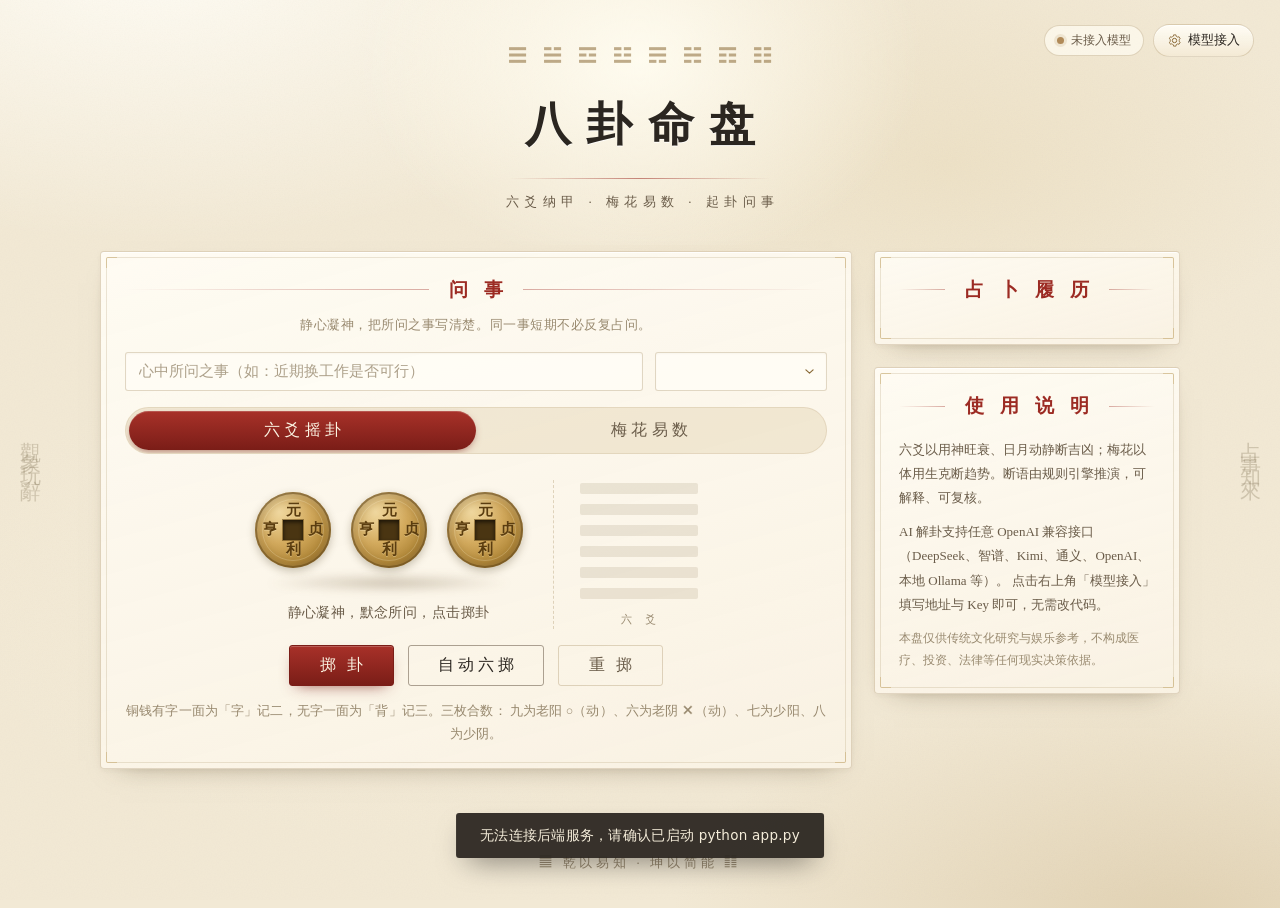
==== frontend/index.html @ 8891d1c2 "初始提交：六爻与梅花排盘、规则断卦、可自接入大模型的 AI 解卦 - 六爻纳甲 / 梅花易数双引擎，134 项断言覆盖八宫世应、纳甲六亲、伏神、六冲六合 - 规则断卦：用神旺衰 + 日月生克 + 动变" ====
<!DOCTYPE html>
<html lang="zh-CN">
<head>
<meta charset="UTF-8">
<meta name="viewport" content="width=device-width, initial-scale=1.0, viewport-fit=cover">
<meta name="theme-color" content="#f2e9d5">
<meta name="description" content="六爻纳甲与梅花易数排盘，含规则断卦与可自接入大模型的 AI 解卦。">
<title>八卦命盘 · 六爻梅花占</title>
<link rel="stylesheet" href="css/style.css">
</head>
<body>

<div class="grain" aria-hidden="true"></div>
<aside class="side-verse left" aria-hidden="true">觀象玩辭</aside>
<aside class="side-verse right" aria-hidden="true">占事知來</aside>

<header class="site-header">
  <div class="header-halo" aria-hidden="true"></div>
  <div class="header-tools">
    <button id="llmChip" class="llm-chip" type="button" title="查看或更换已接入的模型">
      <i class="dot"></i><span id="llmChipText">检测模型…</span>
    </button>
    <button id="btnOpenLLM" class="settings-btn" type="button">
      <svg viewBox="0 0 24 24" width="15" height="15" aria-hidden="true">
        <path d="M12 15.5a3.5 3.5 0 1 0 0-7 3.5 3.5 0 0 0 0 7Z" fill="none" stroke="currentColor" stroke-width="1.6"/>
        <path d="M19.4 13.5a7.9 7.9 0 0 0 0-3l1.7-1.3-1.9-3.3-2 .8a7.7 7.7 0 0 0-2.6-1.5L14.3 3h-3.8l-.3 2.2a7.7 7.7 0 0 0-2.6 1.5l-2-.8L3.7 9.2l1.7 1.3a7.9 7.9 0 0 0 0 3l-1.7 1.3 1.9 3.3 2-.8a7.7 7.7 0 0 0 2.6 1.5l.3 2.2h3.8l.3-2.2a7.7 7.7 0 0 0 2.6-1.5l2 .8 1.9-3.3-1.7-1.3Z"
              fill="none" stroke="currentColor" stroke-width="1.4" stroke-linejoin="round"/>
      </svg>
      <span>模型接入</span>
    </button>
  </div>

  <div class="brand">
    <div class="bagua-row" aria-hidden="true">
      <span style="--i:0">☰</span><span style="--i:1">☱</span><span style="--i:2">☲</span><span style="--i:3">☳</span>
      <span style="--i:4">☴</span><span style="--i:5">☵</span><span style="--i:6">☶</span><span style="--i:7">☷</span>
    </div>
    <h1>八卦命盘</h1>
    <p class="subtitle">六爻纳甲 · 梅花易数 · 起卦问事</p>
  </div>
</header>

<main class="layout">

  <section class="main-col">

    <!-- 问事设置 -->
    <div class="card ask-card reveal">
      <h2 class="card-title"><span>问 事</span></h2>
      <p class="card-lead">静心凝神，把所问之事写清楚。同一事短期不必反复占问。</p>

      <div class="ask-form">
        <input id="question" type="text" maxlength="60"
               placeholder="心中所问之事（如：近期换工作是否可行）" autocomplete="off">
        <select id="category" title="问事类别" aria-label="问事类别"></select>
      </div>

      <div class="method-tabs" id="methodTabs" style="--tab-index:0" role="tablist">
        <span class="tab-glider" aria-hidden="true"></span>
        <button class="tab active" data-method="liuyao" role="tab" aria-selected="true">六爻摇卦</button>
        <button class="tab" data-method="meihua" role="tab" aria-selected="false">梅花易数</button>
      </div>

      <!-- 六爻面板 -->
      <div id="panel-liuyao" class="method-panel">
        <div class="cast-area">
          <div class="coin-stage" id="coinStage">
            <div class="coins" id="coins">
              <div class="coin-wrap"><div class="coin"><div class="face front"><span class="ch t">元</span><span class="ch b">利</span><span class="ch l">亨</span><span class="ch r">贞</span></div><div class="face back"><i class="arc a1"></i><i class="arc a2"></i></div></div></div>
              <div class="coin-wrap"><div class="coin"><div class="face front"><span class="ch t">元</span><span class="ch b">利</span><span class="ch l">亨</span><span class="ch r">贞</span></div><div class="face back"><i class="arc a1"></i><i class="arc a2"></i></div></div></div>
              <div class="coin-wrap"><div class="coin"><div class="face front"><span class="ch t">元</span><span class="ch b">利</span><span class="ch l">亨</span><span class="ch r">贞</span></div><div class="face back"><i class="arc a1"></i><i class="arc a2"></i></div></div></div>
            </div>
            <div class="coin-shadow" aria-hidden="true"></div>
            <div class="cast-progress" id="castProgress">静心凝神，默念所问，点击掷卦</div>
          </div>
          <div class="cast-hex-wrap">
            <div class="cast-hex" id="castHex" aria-hidden="true"></div>
            <div class="cast-hex-label">六 爻</div>
          </div>
        </div>
        <div class="cast-actions">
          <button id="btnCastOnce" class="btn primary">掷 卦</button>
          <button id="btnCastAuto" class="btn">自动六掷</button>
          <button id="btnCastReset" class="btn ghost">重 掷</button>
        </div>
        <p class="tip">铜钱有字一面为「字」记二，无字一面为「背」记三。三枚合数：
          九为老阳 ○（动）、六为老阴 ✕（动）、七为少阳、八为少阴。</p>
      </div>

      <!-- 梅花面板 -->
      <div id="panel-meihua" class="method-panel hidden">
        <div class="meihua-actions">
          <button id="btnMeihuaTime" class="btn primary">以此时辰起卦</button>
          <div class="divider-v"></div>
          <div class="num-cast">
            <input id="num1" type="number" min="1" max="999999999" placeholder="第一数" aria-label="第一数">
            <span class="num-dot">·</span>
            <input id="num2" type="number" min="1" max="999999999" placeholder="第二数" aria-label="第二数">
            <button id="btnMeihuaNumber" class="btn">数字起卦</button>
          </div>
        </div>
        <p class="tip">时间起卦：农历年支数加月日，除八取余为上卦；再加时辰数除八为下卦；
          总数除六为动爻。数字起卦：两数各自除八定上下卦，两数之和除六定动爻。</p>
      </div>
    </div>

    <!-- 结果区 -->
    <div id="result" class="hidden">

      <div class="card plate-head-card" id="plateHead"></div>
      <div class="card" id="plateCard"></div>
      <div class="card" id="textCard"></div>

      <div class="card" id="interpCard">
        <h2 class="card-title"><span>卦 理 断 语</span></h2>
        <div id="interpBody"></div>
      </div>

      <div class="card ai-card" id="aiCard">
        <h2 class="card-title"><span>AI 解 卦</span></h2>
        <div id="aiBody"></div>
      </div>
    </div>

  </section>

  <aside class="side-col">
    <div class="card history-card reveal">
      <h2 class="card-title"><span>占 卜 履 历</span></h2>
      <ul id="historyList" class="history-list"></ul>
    </div>
    <div class="card about-card reveal">
      <h2 class="card-title"><span>使 用 说 明</span></h2>
      <div class="about-body">
        <p>六爻以用神旺衰、日月动静断吉凶；梅花以体用生克断趋势。断语由规则引擎推演，可解释、可复核。</p>
        <p>AI 解卦支持任意 OpenAI 兼容接口（DeepSeek、智谱、Kimi、通义、OpenAI、本地 Ollama 等）。
          点击右上角「模型接入」填写地址与 Key 即可，无需改代码。</p>
        <p class="disclaimer">本盘仅供传统文化研究与娱乐参考，不构成医疗、投资、法律等任何现实决策依据。</p>
      </div>
    </div>
  </aside>

</main>

<footer class="site-footer">
  <span>䷀ 乾以易知 · 坤以简能 ䷁</span>
</footer>

<!-- ============ 模型接入 ============ -->
<div class="modal-layer" id="llmModal" aria-hidden="true">
  <div class="modal-mask" data-close></div>
  <div class="modal-panel" role="dialog" aria-modal="true" aria-labelledby="llmTitle">
    <header class="modal-head">
      <div class="modal-titles">
        <h2 id="llmTitle">接 入 大 模 型</h2>
        <p class="modal-sub">任何 OpenAI 兼容接口均可。配置保存在本机 <code>backend/config.json</code>，密钥不回传浏览器。</p>
      </div>
      <button class="icon-btn" id="llmClose" type="button" aria-label="关闭">✕</button>
    </header>

    <div class="modal-body">
      <div class="field">
        <label>服务商预设</label>
        <div class="providers" id="providerGrid"></div>
      </div>

      <div class="field">
        <label for="llmBase">接口地址 Base URL</label>
        <input id="llmBase" type="text" placeholder="https://api.deepseek.com/v1"
               autocomplete="off" spellcheck="false">
        <p class="field-hint">只填到 <code>/v1</code> 这一层，不要带 <code>/chat/completions</code>。</p>
      </div>

      <div class="field">
        <label for="llmKey">API Key</label>
        <div class="field-row">
          <input id="llmKey" type="password" placeholder="填写新的 Key；留空表示保持已保存的密钥"
                 autocomplete="off" spellcheck="false">
          <button class="mini-btn" id="llmEye" type="button">显示</button>
        </div>
        <p class="field-hint" id="llmKeyHint">尚未保存密钥</p>
      </div>

      <div class="field">
        <label for="llmModel">模型名称</label>
        <div class="field-row">
          <input id="llmModel" type="text" list="llmModelList" placeholder="deepseek-chat"
                 autocomplete="off" spellcheck="false">
          <button class="mini-btn" id="llmFetchModels" type="button">拉取列表</button>
        </div>
        <datalist id="llmModelList"></datalist>
      </div>

      <details class="adv">
        <summary>高级参数</summary>
        <div class="adv-grid">
          <div class="field">
            <label for="llmTemp">温度 temperature</label>
            <div class="range-row">
              <input id="llmTemp" type="range" min="0" max="1.5" step="0.1" value="0.7">
              <output id="llmTempOut">0.7</output>
            </div>
          </div>
          <div class="field">
            <label for="llmMax">max_tokens</label>
            <input id="llmMax" type="number" min="64" max="200000" step="64" value="8192">
            <p class="field-hint">思考型模型需容纳思维链，建议 8192 以上。</p>
          </div>
        </div>
        <label class="switch-row">
          <input type="checkbox" id="llmThinking" checked>
          <span>尝试关闭思维链（仅 NVIDIA NIM 一类网关支持）</span>
        </label>
      </details>

      <div class="modal-msg" id="llmMsg" role="status" aria-live="polite"></div>
    </div>

    <footer class="modal-foot">
      <button class="btn ghost" id="llmTest" type="button">测试连接</button>
      <button class="btn primary" id="llmSave" type="button">保存并启用</button>
    </footer>
  </div>
</div>

<script src="js/app.js"></script>
</body>
</html>
---- frontend/css/style.css ----
/* ==========================================================
   八卦命盘 · 宣纸 / 朱砂 / 铜金
   ========================================================== */

:root {
  --paper: #f2e9d5;
  --paper-deep: #e8dabd;
  --paper-light: #faf4e6;
  --card-bg: linear-gradient(165deg, rgba(255, 252, 244, .94), rgba(250, 243, 229, .86));
  --ink: #2b2620;
  --ink-soft: #6a5c49;
  --ink-faint: #98896f;
  --cinnabar: #9c2b23;
  --cinnabar-deep: #7a1d17;
  --cinnabar-soft: rgba(156, 43, 35, .12);
  --bronze: #8a6a37;
  --gold: #c2a15e;
  --line: rgba(166, 140, 98, .34);
  --line-soft: rgba(166, 140, 98, .18);

  --serif: "Noto Serif SC", "Source Han Serif SC", "Songti SC", "SimSun", "宋体", serif;
  --kai: "Kaiti SC", "STKaiti", "KaiTi", "楷体", "Noto Serif SC", serif;
  --sans: "PingFang SC", "Microsoft YaHei", "Hiragino Sans GB", system-ui, sans-serif;

  --ease: cubic-bezier(.22, .61, .36, 1);
  --shadow-card: 0 1px 0 rgba(255, 255, 255, .85) inset,
                 0 12px 28px -20px rgba(70, 52, 24, .55),
                 0 2px 6px rgba(90, 70, 40, .05);
  --shadow-card-hover: 0 1px 0 rgba(255, 255, 255, .9) inset,
                       0 20px 38px -22px rgba(70, 52, 24, .6),
                       0 4px 12px rgba(90, 70, 40, .07);
}

* { margin: 0; padding: 0; box-sizing: border-box; }

html { scroll-behavior: smooth; -webkit-text-size-adjust: 100%; }

body {
  font-family: var(--serif);
  color: var(--ink);
  min-height: 100vh;
  background-color: var(--paper);
  background-image:
    radial-gradient(ellipse 65% 45% at 12% -5%, rgba(255, 253, 246, .95), transparent 70%),
    radial-gradient(ellipse 55% 40% at 92% 102%, rgba(202, 178, 132, .42), transparent 72%),
    radial-gradient(ellipse 42% 32% at 74% 18%, rgba(233, 219, 187, .55), transparent 70%),
    radial-gradient(ellipse 50% 40% at 30% 65%, rgba(246, 238, 220, .5), transparent 70%);
  font-size: 16px;
  line-height: 1.7;
  overflow-x: hidden;
}

/* 纸张纤维噪声 */
.grain {
  position: fixed;
  inset: 0;
  pointer-events: none;
  z-index: 0;
  opacity: .55;
  background-image: url("data:image/svg+xml,%3Csvg xmlns='http://www.w3.org/2000/svg' width='160' height='160'%3E%3Cfilter id='n'%3E%3CfeTurbulence type='fractalNoise' baseFrequency='0.78' numOctaves='3' seed='7'/%3E%3CfeColorMatrix values='0 0 0 0 0.48 0 0 0 0 0.40 0 0 0 0 0.28 0 0 0 0.06 0'/%3E%3C/filter%3E%3Crect width='160' height='160' filter='url(%23n)'/%3E%3C/svg%3E");
}

::selection { background: rgba(156, 43, 35, .16); }

:focus-visible {
  outline: 2px solid rgba(156, 43, 35, .45);
  outline-offset: 2px;
}

/* ============ 两侧竖排题字 ============ */
.side-verse {
  position: fixed;
  top: 50%;
  transform: translateY(-50%);
  writing-mode: vertical-rl;
  font-family: var(--kai);
  font-size: 21px;
  letter-spacing: .6em;
  color: rgba(110, 92, 61, .26);
  user-select: none;
  pointer-events: none;
  z-index: 0;
  transition: opacity .6s var(--ease);
}
.side-verse.left { left: 12px; }
.side-verse.right { right: 12px; }

/* ============ 页头 ============ */
.site-header {
  position: relative;
  padding: 40px 24px 30px;
  text-align: center;
  overflow: hidden;
}
.header-halo {
  position: absolute;
  left: 50%;
  top: -150px;
  width: 560px;
  height: 420px;
  transform: translateX(-50%);
  background: radial-gradient(ellipse at center, rgba(255, 252, 240, .95), rgba(255, 250, 235, .25) 55%, transparent 72%);
  pointer-events: none;
}
.brand { position: relative; display: inline-block; }

.bagua-row {
  display: flex;
  justify-content: center;
  gap: 16px;
  font-size: 19px;
  color: var(--bronze);
  margin-bottom: 14px;
  opacity: 0;
  animation: fadeDown .9s var(--ease) .1s forwards;
}
.bagua-row span {
  display: inline-block;
  opacity: .55;
  animation: floatY 5.6s ease-in-out infinite;
  animation-delay: calc(var(--i) * .28s);
  transition: opacity .3s, color .3s;
}
.bagua-row span:hover { opacity: 1; color: var(--cinnabar); }

.site-header h1 {
  font-family: var(--kai);
  font-size: clamp(30px, 4.6vw, 46px);
  font-weight: 700;
  letter-spacing: .34em;
  text-indent: .34em;
  color: var(--ink);
  text-shadow: 0 1px 0 rgba(255, 255, 255, .8);
  opacity: 0;
  animation: fadeDown 1s var(--ease) .2s forwards;
}
.site-header h1::after {
  content: "";
  display: block;
  width: min(260px, 62vw);
  height: 1px;
  margin: 14px auto 0;
  background: linear-gradient(90deg, transparent, rgba(156, 43, 35, .55), transparent);
  transform: scaleX(0);
  animation: ruleGrow .9s var(--ease) .55s forwards;
}
.subtitle {
  margin-top: 12px;
  color: var(--ink-soft);
  font-size: 13px;
  letter-spacing: .42em;
  text-indent: .42em;
  opacity: 0;
  animation: fadeDown 1s var(--ease) .35s forwards;
}

/* 右侧工具 */
.header-tools {
  position: absolute;
  top: 24px;
  right: 26px;
  display: flex;
  align-items: center;
  gap: 9px;
  z-index: 3;
  opacity: 0;
  animation: fadeDown .8s var(--ease) .45s forwards;
}
.llm-chip {
  display: inline-flex;
  align-items: center;
  gap: 7px;
  max-width: 240px;
  padding: 6px 12px;
  font-family: var(--sans);
  font-size: 12px;
  color: var(--ink-soft);
  background: rgba(255, 252, 243, .7);
  border: 1px solid var(--line);
  border-radius: 999px;
  cursor: pointer;
  transition: all .25s var(--ease);
  white-space: nowrap;
  overflow: hidden;
}
.llm-chip:hover { border-color: var(--bronze); color: var(--ink); background: rgba(255, 253, 246, .95); }
.llm-chip .dot {
  width: 7px;
  height: 7px;
  border-radius: 50%;
  background: var(--ink-faint);
  box-shadow: 0 0 0 3px rgba(152, 137, 111, .16);
  flex: none;
}
.llm-chip.ok .dot { background: #4c7a43; box-shadow: 0 0 0 3px rgba(76, 122, 67, .16); animation: softPulse 2.6s ease-in-out infinite; }
.llm-chip.off .dot { background: #b08a58; box-shadow: 0 0 0 3px rgba(176, 138, 88, .16); }
.llm-chip span {
  overflow: hidden;
  text-overflow: ellipsis;
}

.settings-btn {
  display: inline-flex;
  align-items: center;
  gap: 6px;
  padding: 7px 13px;
  font-family: var(--sans);
  font-size: 12.5px;
  color: var(--ink);
  background: linear-gradient(180deg, rgba(255, 253, 246, .95), rgba(244, 234, 213, .9));
  border: 1px solid var(--line);
  border-radius: 999px;
  cursor: pointer;
  transition: all .25s var(--ease);
  box-shadow: 0 1px 0 rgba(255, 255, 255, .8) inset;
}
.settings-btn svg { color: var(--bronze); transition: transform .5s var(--ease); }
.settings-btn:hover {
  border-color: var(--bronze);
  color: var(--cinnabar);
  box-shadow: 0 1px 0 rgba(255, 255, 255, .9) inset, 0 6px 14px -8px rgba(120, 90, 40, .6);
}
.settings-btn:hover svg { transform: rotate(60deg); }
.settings-btn:active { transform: translateY(1px); }

/* ============ 布局 ============ */
.layout {
  display: grid;
  grid-template-columns: minmax(0, 1fr) 306px;
  gap: 22px;
  max-width: 1140px;
  margin: 0 auto;
  padding: 6px 30px 48px;
  position: relative;
  z-index: 1;
}
.main-col { min-width: 0; }
.side-col { min-width: 0; }

/* ============ 卡片 ============ */
.card {
  position: relative;
  background: var(--card-bg);
  border: 1px solid var(--line);
  border-radius: 4px;
  box-shadow: var(--shadow-card);
  padding: 22px 24px;
  margin-bottom: 22px;
  transition: box-shadow .4s var(--ease), transform .4s var(--ease), border-color .4s var(--ease);
}
.card::before {
  content: "";
  position: absolute;
  inset: 5px;
  border: 1px solid rgba(166, 140, 98, .22);
  border-radius: 2px;
  pointer-events: none;
}
.card::after {
  content: "";
  position: absolute;
  inset: 5px;
  pointer-events: none;
  border-radius: 2px;
  background:
    linear-gradient(var(--gold), var(--gold)) left top / 11px 1px no-repeat,
    linear-gradient(var(--gold), var(--gold)) left top / 1px 11px no-repeat,
    linear-gradient(var(--gold), var(--gold)) right top / 11px 1px no-repeat,
    linear-gradient(var(--gold), var(--gold)) right top / 1px 11px no-repeat,
    linear-gradient(var(--gold), var(--gold)) left bottom / 11px 1px no-repeat,
    linear-gradient(var(--gold), var(--gold)) left bottom / 1px 11px no-repeat,
    linear-gradient(var(--gold), var(--gold)) right bottom / 11px 1px no-repeat,
    linear-gradient(var(--gold), var(--gold)) right bottom / 1px 11px no-repeat;
  opacity: .45;
  transition: opacity .4s var(--ease);
}
.card:hover { box-shadow: var(--shadow-card-hover); transform: translateY(-2px); }
.card:hover::after { opacity: .8; }

.card-title {
  display: flex;
  align-items: center;
  gap: 14px;
  font-family: var(--kai);
  font-size: 19px;
  font-weight: 700;
  color: var(--cinnabar);
  margin-bottom: 16px;
  white-space: nowrap;
}
.card-title::before,
.card-title::after {
  content: "";
  flex: 1;
  height: 1px;
  background: linear-gradient(90deg, transparent, rgba(156, 43, 35, .38));
}
.card-title::after { background: linear-gradient(90deg, rgba(156, 43, 35, .38), transparent); }
.card-title span { letter-spacing: .3em; text-indent: .3em; }

.card-lead {
  font-size: 13px;
  color: var(--ink-faint);
  margin: -8px 0 16px;
  text-align: center;
  letter-spacing: .04em;
}

/* 滚动入场 */
.reveal { opacity: 0; transform: translateY(20px); }
.reveal.in {
  opacity: 1;
  transform: none;
  transition: opacity .8s var(--ease), transform .8s var(--ease);
}

/* ============ 表单 ============ */
.ask-form {
  display: grid;
  grid-template-columns: minmax(0, 1fr) 172px;
  gap: 12px;
  margin-bottom: 16px;
}
input[type="text"],
input[type="number"],
input[type="password"],
select {
  width: 100%;
  font-family: var(--serif);
  font-size: 15px;
  color: var(--ink);
  background: rgba(255, 253, 246, .82);
  border: 1px solid var(--line);
  border-radius: 3px;
  padding: 10px 13px;
  outline: none;
  transition: border-color .25s var(--ease), box-shadow .25s var(--ease), background .25s;
  box-shadow: 0 1px 2px rgba(90, 70, 40, .04) inset;
}
input:hover, select:hover { border-color: rgba(166, 140, 98, .55); }
input:focus, select:focus {
  border-color: var(--bronze);
  background: #fffdf8;
  box-shadow: 0 0 0 3px rgba(194, 161, 94, .16);
}
input::placeholder { color: var(--ink-faint); opacity: .8; }
select {
  cursor: pointer;
  appearance: none;
  padding-right: 32px;
  background-image: url("data:image/svg+xml,%3Csvg xmlns='http://www.w3.org/2000/svg' width='10' height='6' viewBox='0 0 10 6'%3E%3Cpath d='M1 1l4 4 4-4' fill='none' stroke='%238a6a37' stroke-width='1.3' stroke-linecap='round' stroke-linejoin='round'/%3E%3C/svg%3E");
  background-repeat: no-repeat;
  background-position: right 12px center;
  background-size: 9px;
}

/* Tab 滑动指示 */
.method-tabs {
  position: relative;
  display: flex;
  padding: 3px;
  margin-bottom: 18px;
  background: rgba(232, 218, 189, .55);
  border: 1px solid var(--line-soft);
  border-radius: 999px;
  overflow: hidden;
}
.tab-glider {
  position: absolute;
  top: 3px;
  left: 3px;
  width: calc(50% - 3px);
  height: calc(100% - 6px);
  border-radius: 999px;
  background: linear-gradient(180deg, #a83129, var(--cinnabar-deep));
  box-shadow: 0 3px 8px -3px rgba(122, 29, 23, .7), 0 1px 0 rgba(255, 255, 255, .18) inset;
  transform: translateX(calc(var(--tab-index, 0) * 100%));
  transition: transform .42s var(--ease);
}
.tab {
  position: relative;
  z-index: 1;
  flex: 1;
  font-family: var(--kai);
  font-size: 15.5px;
  letter-spacing: .28em;
  text-indent: .28em;
  padding: 9px 0;
  background: none;
  border: none;
  color: var(--ink-soft);
  cursor: pointer;
  transition: color .3s var(--ease);
}
.tab.active { color: #fbf3e2; }
.tab:not(.active):hover { color: var(--ink); }

.method-panel { animation: panelIn .38s var(--ease); }
@keyframes panelIn { from { opacity: 0; transform: translateY(8px); } to { opacity: 1; transform: none; } }

/* ============ 六爻掷卦 ============ */
.cast-area {
  display: flex;
  gap: 30px;
  align-items: center;
  justify-content: center;
  flex-wrap: wrap;
  padding: 8px 0 16px;
}
.coin-stage { text-align: center; min-width: 268px; }

.coins {
  position: relative;
  display: flex;
  gap: 20px;
  justify-content: center;
  perspective: 900px;
  padding: 10px 0 4px;
}
.coin-wrap {
  transform-style: preserve-3d;
  will-change: transform;
  animation: none;
}
.coin-wrap.throwing { animation: toss 1.05s cubic-bezier(.34, .56, .5, 1); }
@keyframes toss {
  0%   { transform: translateY(0) scale(1) rotateZ(0); }
  16%  { transform: translateY(-24px) scale(1.03) rotateZ(3deg); }
  44%  { transform: translateY(-54px) scale(1.05) rotateZ(-3deg); }
  70%  { transform: translateY(4px) scale(.975) rotateZ(1.5deg); }
  82%  { transform: translateY(-7px) scale(1.01) rotateZ(-.8deg); }
  100% { transform: translateY(0) scale(1) rotateZ(0); }
}
.coin {
  position: relative;
  width: 76px;
  height: 76px;
  transform-style: preserve-3d;
  transition: transform 1.05s cubic-bezier(.2, .74, .3, 1.02);
}
.face {
  position: absolute;
  inset: 0;
  border-radius: 50%;
  backface-visibility: hidden;
  background:
    radial-gradient(circle at 32% 26%, #f2daa1, #d3aa5d 42%, #b98f3f 68%, #8b6626 96%);
  box-shadow:
    inset 0 0 0 2px rgba(96, 66, 18, .5),
    inset 0 0 16px rgba(84, 56, 12, .5),
    inset 0 2px 6px rgba(255, 246, 214, .5),
    0 3px 8px rgba(60, 45, 15, .28);
}
.face::before {
  content: "";
  position: absolute;
  left: 50%;
  top: 50%;
  width: 20px;
  height: 20px;
  transform: translate(-50%, -50%);
  background: #4a3512;
  box-shadow: inset 0 2px 4px rgba(0, 0, 0, .65), 0 0 0 1px rgba(96, 66, 18, .55);
}
.face::after {
  content: "";
  position: absolute;
  inset: 7px;
  border-radius: 50%;
  border: 1px solid rgba(255, 244, 210, .22);
  pointer-events: none;
}
.face.back { transform: rotateY(180deg); }
.face.back .arc {
  position: absolute;
  width: 30px;
  height: 52px;
  border: 2.5px solid rgba(94, 64, 18, .5);
  border-radius: 50%;
}
.face.back .a1 { left: 8px; top: 11px; transform: rotate(14deg); }
.face.back .a2 { right: 8px; top: 11px; transform: rotate(-14deg); }
.face .ch {
  position: absolute;
  font-family: var(--kai);
  font-size: 15px;
  font-weight: 700;
  color: #5b3d0f;
  text-shadow: 0 1px 0 rgba(255, 240, 200, .35);
}
.ch.t { top: 6px; left: 50%; transform: translateX(-50%); }
.ch.b { bottom: 6px; left: 50%; transform: translateX(-50%); }
.ch.l { left: 8px; top: 50%; transform: translateY(-50%); }
.ch.r { right: 8px; top: 50%; transform: translateY(-50%); }

.coin-shadow {
  width: 250px;
  height: 18px;
  margin: 2px auto 0;
  border-radius: 50%;
  background: radial-gradient(ellipse at center, rgba(86, 62, 26, .3), transparent 70%);
  filter: blur(4px);
}
.coin-stage.throwing .coin-shadow { animation: shadowPulse 1.05s ease; }
@keyframes shadowPulse {
  0%, 100% { transform: scale(1); opacity: .8; }
  45% { transform: scale(.66); opacity: .3; }
}
.coins.impact::after {
  content: "";
  position: absolute;
  left: 50%;
  top: 52%;
  width: 70px;
  height: 70px;
  margin: -35px 0 0 -35px;
  border: 2px solid rgba(194, 161, 94, .5);
  border-radius: 50%;
  animation: ripple .62s ease-out forwards;
  pointer-events: none;
}
@keyframes ripple {
  from { transform: scale(.5); opacity: .8; }
  to   { transform: scale(2.7); opacity: 0; }
}

.cast-progress {
  margin-top: 10px;
  font-size: 13.5px;
  color: var(--ink-soft);
  letter-spacing: .03em;
  min-height: 24px;
  transition: color .3s;
}
.cast-progress.busy { color: var(--cinnabar); }

/* 掷卦中的小卦象 */
.cast-hex-wrap {
  min-width: 138px;
  display: flex;
  flex-direction: column;
  align-items: center;
  gap: 8px;
  padding-left: 26px;
  border-left: 1px dashed var(--line);
  align-self: stretch;
  justify-content: center;
}
.cast-hex {
  display: flex;
  flex-direction: column-reverse;   /* 初爻在下 */
  gap: 9px;
  min-height: 122px;
  justify-content: center;
}
.cast-hex .slot {
  height: 12px;
  width: 118px;
  display: flex;
  gap: 11px;
  align-items: center;
}
.slot .bar {
  flex: 1;
  height: 11px;
  border-radius: 2px;
  background: linear-gradient(#3d372c, #221f18);
  box-shadow: 0 1px 0 rgba(255, 255, 255, .22);
  animation: yaoIn .42s var(--ease);
}
.slot.yin .bar:nth-child(2) { animation-delay: .07s; }
.slot.ghost .bar {
  background: rgba(150, 130, 95, .17);
  box-shadow: none;
  animation: none;
}
.slot.dong .bar {
  background: linear-gradient(#b03b2e, #7a1d18);
  box-shadow: 0 1px 0 rgba(255, 255, 255, .18), 0 0 10px rgba(158, 43, 37, .22);
  animation: yaoIn .42s var(--ease), dongGlow 2.6s ease-in-out .5s infinite;
}
@keyframes yaoIn {
  from { transform: scaleX(.25); opacity: 0; }
  to   { transform: scaleX(1); opacity: 1; }
}
@keyframes dongGlow {
  0%, 100% { box-shadow: 0 1px 0 rgba(255, 255, 255, .18), 0 0 6px rgba(158, 43, 37, .18); }
  50% { box-shadow: 0 1px 0 rgba(255, 255, 255, .18), 0 0 14px rgba(158, 43, 37, .38); }
}
.cast-hex-label {
  font-family: var(--kai);
  font-size: 11px;
  letter-spacing: .5em;
  text-indent: .5em;
  color: var(--ink-faint);
}

.cast-actions,
.meihua-actions {
  display: flex;
  justify-content: center;
  gap: 14px;
  flex-wrap: wrap;
}

/* ============ 按钮 ============ */
.btn {
  position: relative;
  overflow: hidden;
  display: inline-flex;
  align-items: center;
  justify-content: center;
  gap: 6px;
  font-family: var(--kai);
  font-size: 15.5px;
  letter-spacing: .24em;
  text-indent: .24em;
  padding: 9px 26px;
  border-radius: 3px;
  border: 1.5px solid rgba(106, 92, 73, .55);
  background: transparent;
  color: var(--ink);
  cursor: pointer;
  transition: all .26s var(--ease);
}
.btn:hover { background: rgba(106, 92, 73, .09); transform: translateY(-1px); }
.btn:active { transform: translateY(1px); }
.btn:disabled { opacity: .4; cursor: not-allowed; transform: none; }
.btn.primary {
  background: linear-gradient(180deg, #a83129, var(--cinnabar-deep));
  border-color: var(--cinnabar-deep);
  color: #fbf3e2;
  box-shadow: inset 0 1px 0 rgba(255, 255, 255, .22),
              0 6px 16px -8px rgba(122, 29, 24, .85);
}
.btn.primary:hover {
  background: linear-gradient(180deg, #b83a31, #86211a);
  box-shadow: inset 0 1px 0 rgba(255, 255, 255, .25),
              0 10px 22px -10px rgba(122, 29, 24, .95);
}
.btn.primary::after {
  content: "";
  position: absolute;
  top: 0;
  left: -60%;
  width: 40%;
  height: 100%;
  background: linear-gradient(100deg, transparent, rgba(255, 246, 224, .32), transparent);
  transform: skewX(-18deg);
  transition: left .6s var(--ease);
}
.btn.primary:hover::after { left: 120%; }
.btn.ghost { border-color: var(--line); color: var(--ink-soft); }
.btn.ghost:hover { color: var(--cinnabar); border-color: rgba(156, 43, 35, .4); }
.btn.small { font-size: 13.5px; padding: 6px 16px; letter-spacing: .18em; text-indent: .18em; }

.tip {
  margin-top: 14px;
  font-size: 12.5px;
  color: var(--ink-faint);
  line-height: 1.85;
  text-align: center;
  letter-spacing: .01em;
}
.tip b { color: var(--ink-soft); }

/* ============ 梅花面板 ============ */
.meihua-actions { align-items: center; padding: 18px 0 6px; }
.divider-v { width: 1px; align-self: stretch; background: var(--line); margin: 4px 8px; }
.num-cast { display: flex; align-items: center; gap: 8px; }
.num-cast input { width: 92px; text-align: center; }
.num-dot { color: var(--ink-faint); }

/* ============ 结果区 ============ */
.hidden { display: none !important; }

#result { scroll-margin-top: 18px; }
#result.enter > .card {
  animation: riseIn .62s var(--ease) both;
  animation-delay: calc(var(--i, 0) * 70ms);
}
@keyframes riseIn {
  from { opacity: 0; transform: translateY(22px); }
  to   { opacity: 1; transform: none; }
}

/* 卦名头 */
.plate-head-card { text-align: center; padding-top: 26px; }
.plate-head-card .row1 {
  display: flex;
  align-items: center;
  justify-content: center;
  gap: 18px;
  flex-wrap: wrap;
}
.hex-symbol {
  font-size: 52px;
  line-height: 1;
  color: var(--ink);
  animation: symbolIn .8s var(--ease) both;
}
@keyframes symbolIn {
  from { opacity: 0; transform: scale(.82) rotate(-6deg); }
  to   { opacity: 1; transform: none; }
}
.hex-name {
  font-family: var(--kai);
  font-size: 33px;
  font-weight: 700;
  letter-spacing: .18em;
  text-indent: .18em;
  color: var(--ink);
  animation: fadeIn .7s var(--ease) .1s both;
}
.hex-sub {
  margin-top: 8px;
  color: var(--ink-soft);
  font-size: 14px;
  animation: fadeIn .7s var(--ease) .2s both;
}
.hex-sub b { color: var(--cinnabar); font-weight: 700; }

/* 印章式吉凶 */
.seal {
  display: inline-flex;
  align-items: center;
  justify-content: center;
  min-width: 54px;
  height: 54px;
  padding: 0 9px;
  background: var(--cinnabar);
  color: #fbf0dc;
  font-family: var(--kai);
  font-size: 19px;
  font-weight: 700;
  letter-spacing: .12em;
  text-indent: .12em;
  border-radius: 4px;
  transform: rotate(-4deg);
  box-shadow: inset 0 0 0 2px rgba(255, 255, 255, .35),
              inset 0 0 14px rgba(0, 0, 0, .18),
              0 6px 14px -8px rgba(122, 29, 24, .8);
  animation: stamp .68s cubic-bezier(.2, 1.2, .4, 1) both;
}
@keyframes stamp {
  0%   { opacity: 0; transform: scale(1.9) rotate(-16deg); }
  55%  { opacity: 1; transform: scale(.94) rotate(-2deg); }
  100% { opacity: 1; transform: scale(1) rotate(-4deg); }
}
.seal.l1 { background: #9a5216; box-shadow: inset 0 0 0 2px rgba(255, 255, 255, .32), 0 6px 14px -8px rgba(120, 66, 20, .8); }
.seal.l2 { background: #4a7641; box-shadow: inset 0 0 0 2px rgba(255, 255, 255, .32), 0 6px 14px -8px rgba(50, 90, 40, .8); }
.seal.l3 { background: #8f7a1c; box-shadow: inset 0 0 0 2px rgba(255, 255, 255, .32), 0 6px 14px -8px rgba(120, 100, 25, .8); }
.seal.l4 { background: #5a6877; box-shadow: inset 0 0 0 2px rgba(255, 255, 255, .32), 0 6px 14px -8px rgba(60, 76, 92, .8); }
.seal.l5 { background: #43413d; box-shadow: inset 0 0 0 2px rgba(255, 255, 255, .28), 0 6px 14px -8px rgba(30, 28, 25, .8); }

.score-wrap { display: inline-flex; align-items: center; gap: 10px; }
.score-num {
  font-size: 26px;
  font-weight: 700;
  color: var(--cinnabar);
  font-family: var(--serif);
  font-variant-numeric: tabular-nums;
  min-width: 44px;
  text-align: right;
}
.score-bar {
  width: 120px;
  height: 6px;
  background: rgba(107, 95, 77, .15);
  border-radius: 3px;
  overflow: hidden;
  box-shadow: 0 1px 2px rgba(90, 70, 40, .12) inset;
}
.score-bar i {
  display: block;
  height: 100%;
  width: 0;
  border-radius: 3px;
  background: linear-gradient(90deg, #c8a25c, #b8453a 65%, var(--cinnabar-deep));
  box-shadow: 0 0 8px rgba(156, 43, 35, .3);
  transition: width 1.15s var(--ease) .15s;
}

.time-line {
  margin-top: 14px;
  padding-top: 12px;
  border-top: 1px dashed var(--line);
  color: var(--ink-soft);
  font-size: 13px;
  letter-spacing: .02em;
  animation: fadeIn .7s var(--ease) .3s both;
}
.time-line b { color: var(--ink); font-weight: 700; }
.time-line + .time-line { margin-top: 6px; padding-top: 6px; border-top: none; }

/* ============ 六爻盘 ============ */
.plate-table-wrap { overflow-x: auto; -webkit-overflow-scrolling: touch; }
table.plate {
  width: 100%;
  border-collapse: collapse;
  font-size: 14px;
}
table.plate th {
  font-family: var(--kai);
  font-weight: 700;
  color: var(--cinnabar);
  letter-spacing: .1em;
  font-size: 13px;
  padding: 6px 8px;
  border-bottom: 1.5px solid var(--line);
  white-space: nowrap;
}
table.plate td {
  padding: 8px;
  border-bottom: 1px dashed rgba(205, 189, 148, .5);
  text-align: center;
  white-space: nowrap;
  transition: background .25s;
}
table.plate tbody tr { animation: rowIn .5s var(--ease) both; animation-delay: calc(var(--i, 0) * 45ms); }
@keyframes rowIn {
  from { opacity: 0; transform: translateX(-8px); }
  to   { opacity: 1; transform: none; }
}
table.plate tr:last-child td { border-bottom: none; }
table.plate tbody tr:hover td { background: rgba(210, 193, 156, .16); }
td.qin { font-weight: 700; letter-spacing: .08em; }
tr.dong-row td { background: rgba(158, 43, 37, .045); }
tr.shi-row td:first-child { box-shadow: inset 3px 0 0 var(--cinnabar); }

.gong { color: var(--bronze); font-size: 12.5px; }

/* 表格内小爻线 */
.t-yao { display: inline-flex; width: 50px; height: 10px; gap: 6px; vertical-align: -1px; }
.t-yao::before {
  content: "";
  flex: 1;
  height: 9px;
  border-radius: 2px;
  background: linear-gradient(#3d372c, #221f18);
  box-shadow: 0 1px 0 rgba(255, 255, 255, .2);
}
.t-yao.yin::after {
  content: "";
  flex: 1;
  height: 9px;
  border-radius: 2px;
  background: linear-gradient(#3d372c, #221f18);
  box-shadow: 0 1px 0 rgba(255, 255, 255, .2);
}
.t-yao.yang::after { content: none; }

#toast {
  position: fixed;
  left: 50%;
  bottom: 42px;
  transform: translateX(-50%) translateY(16px) scale(.97);
  background: rgba(43, 38, 32, .94);
  color: #f5edda;
  padding: 11px 24px;
  border-radius: 3px;
  font-size: 13.5px;
  font-family: var(--sans);
  letter-spacing: .02em;
  opacity: 0;
  pointer-events: none;
  transition: opacity .3s var(--ease), transform .3s var(--ease);
  z-index: 200;
  max-width: 86vw;
  box-shadow: 0 12px 30px -12px rgba(0, 0, 0, .6);
}
#toast.show { opacity: 1; transform: translateX(-50%) translateY(0) scale(1); }

.shi-ying {
  font-family: var(--kai);
  color: var(--cinnabar);
  font-weight: 700;
  letter-spacing: .16em;
}
.tag-kong { color: #5a6877; font-size: 12px; }
.dong-mark {
  display: inline-block;
  margin-left: 5px;
  width: 18px;
  height: 18px;
  line-height: 16px;
  border: 1.5px solid var(--cinnabar);
  border-radius: 50%;
  color: var(--cinnabar);
  font-size: 10.5px;
  text-align: center;
  vertical-align: middle;
  animation: markPulse 2.4s ease-in-out infinite;
}
@keyframes markPulse {
  0%, 100% { box-shadow: 0 0 0 0 rgba(158, 43, 37, .22); }
  50% { box-shadow: 0 0 0 4px rgba(158, 43, 37, .06); }
}
.bian-qin { color: var(--ink-soft); }

/* 卦爻辞 */
.yaoci-block { padding: 2px 0; }
.yaoci-block .gtitle {
  font-family: var(--kai);
  color: var(--cinnabar);
  font-weight: 700;
  margin-right: 8px;
  letter-spacing: .08em;
}
.yaoci-block p {
  margin: 7px 0 7px 12px;
  color: var(--ink);
  font-size: 15px;
  line-height: 1.9;
  padding-left: 12px;
  border-left: 2px solid rgba(194, 161, 94, .25);
  transition: border-color .3s, background .3s;
}
.yaoci-block p:hover { border-left-color: var(--gold); background: rgba(255, 252, 243, .6); }
.yaoci-block p em {
  font-style: normal;
  font-family: var(--kai);
  color: var(--bronze);
  margin-right: 6px;
}
.yaoci-dong { color: var(--cinnabar-deep) !important; border-left-color: rgba(156, 43, 35, .45) !important; }

/* ============ 梅花三卦 ============ */
.mh-cards {
  display: grid;
  grid-template-columns: repeat(3, 1fr);
  gap: 14px;
  margin-bottom: 10px;
}
.mh-card {
  position: relative;
  text-align: center;
  border: 1px solid var(--line);
  border-radius: 3px;
  background: rgba(255, 253, 246, .55);
  padding: 14px 10px 16px;
  transition: transform .35s var(--ease), box-shadow .35s var(--ease), background .35s;
  animation: riseIn .55s var(--ease) both;
}
.mh-card:nth-child(2) { animation-delay: .09s; }
.mh-card:nth-child(3) { animation-delay: .18s; }
.mh-card:hover {
  transform: translateY(-3px);
  background: rgba(255, 253, 246, .86);
  box-shadow: 0 12px 22px -16px rgba(90, 70, 40, .7);
}
.mh-card .mh-label {
  font-size: 11.5px;
  color: var(--ink-faint);
  letter-spacing: .32em;
  text-indent: .32em;
  margin-bottom: 5px;
}
.mh-card .mh-name {
  font-family: var(--kai);
  font-size: 18.5px;
  font-weight: 700;
  letter-spacing: .14em;
  text-indent: .14em;
}
.mh-card .mh-gua { color: var(--ink-soft); font-size: 12.5px; margin-top: 3px; }
.mh-hex {
  display: flex;
  flex-direction: column-reverse;
  gap: 8px;
  width: 82px;
  margin: 13px auto 8px;
}
.mh-hex .slot { height: 10px; display: flex; gap: 8px; position: relative; }
.mh-hex .slot .bar {
  flex: 1;
  height: 9px;
  border-radius: 2px;
  background: linear-gradient(#3d372c, #221f18);
  animation: yaoIn .5s var(--ease) both;
}
.mh-hex .slot:nth-child(1) .bar { animation-delay: .05s; }
.mh-hex .slot:nth-child(2) .bar { animation-delay: .1s; }
.mh-hex .slot:nth-child(3) .bar { animation-delay: .15s; }
.mh-hex .slot:nth-child(4) .bar { animation-delay: .2s; }
.mh-hex .slot:nth-child(5) .bar { animation-delay: .25s; }
.mh-hex .slot:nth-child(6) .bar { animation-delay: .3s; }
.mh-hex .slot.dong .bar {
  background: linear-gradient(#b03b2e, #7a1d18);
  box-shadow: 0 0 8px rgba(158, 43, 37, .25);
}
.mh-badge {
  display: inline-block;
  margin: 4px 2px 0;
  font-size: 11.5px;
  letter-spacing: .1em;
  padding: 1px 8px;
  border: 1px solid currentColor;
  border-radius: 2px;
}
.mh-badge.ti { color: #45703c; }
.mh-badge.yong { color: var(--cinnabar); }
.mh-relation {
  text-align: center;
  color: var(--ink-soft);
  font-size: 13.5px;
  padding: 8px 0 2px;
}
.mh-relation b { color: var(--cinnabar); }

/* ============ 解读 ============ */
.interp-verdict {
  display: flex;
  align-items: center;
  gap: 18px;
  justify-content: center;
  padding: 2px 0 16px;
  flex-wrap: wrap;
}
.interp-verdict .vd {
  font-size: 14px;
  color: var(--ink-soft);
  max-width: 340px;
  line-height: 1.8;
}
.interp-verdict .vd b { color: var(--cinnabar); }
.interp-paragraphs .p-item {
  margin-bottom: 14px;
  padding-left: 12px;
  border-left: 2px solid rgba(194, 161, 94, .22);
}
.interp-paragraphs .p-title {
  font-family: var(--kai);
  font-weight: 700;
  color: var(--bronze);
  letter-spacing: .12em;
  margin-right: 8px;
}
.interp-paragraphs .p-text { display: inline; color: var(--ink); font-size: 15px; line-height: 1.9; }

.factors { margin-top: 18px; border-top: 1px dashed var(--line); padding-top: 14px; }
.factors .f-title {
  font-size: 12px;
  color: var(--ink-faint);
  letter-spacing: .3em;
  text-indent: .3em;
  margin-bottom: 10px;
  text-align: center;
}
.factor-list { display: flex; flex-wrap: wrap; gap: 7px; justify-content: center; }
.factor {
  font-size: 12.5px;
  padding: 3px 10px;
  border-radius: 2px;
  border: 1px solid;
  cursor: default;
  transition: transform .22s var(--ease), box-shadow .22s var(--ease);
  animation: fadeIn .5s var(--ease) both;
}
.factor:hover { transform: translateY(-1px); box-shadow: 0 4px 10px -6px rgba(90, 70, 40, .8); }
.factor.pos { color: #3d6836; border-color: rgba(76, 122, 67, .45); background: rgba(76, 122, 67, .07); }
.factor.neg { color: #8a2f27; border-color: rgba(158, 43, 37, .4); background: rgba(158, 43, 37, .06); }
.factor.zero { color: #5a6877; border-color: rgba(93, 107, 122, .35); background: rgba(93, 107, 122, .05); }
.factor .delta { font-weight: 700; margin-right: 4px; font-variant-numeric: tabular-nums; }

/* ============ AI 卡 ============ */
.ai-toolbar {
  display: flex;
  align-items: center;
  justify-content: space-between;
  gap: 12px;
  flex-wrap: wrap;
  margin-bottom: 14px;
  padding-bottom: 12px;
  border-bottom: 1px dashed var(--line);
}
.ai-model {
  display: inline-flex;
  align-items: center;
  gap: 7px;
  font-family: var(--sans);
  font-size: 12px;
  color: var(--ink-soft);
  background: rgba(232, 218, 189, .45);
  border: 1px solid var(--line-soft);
  border-radius: 999px;
  padding: 4px 11px;
}
.ai-model .dot {
  width: 6px;
  height: 6px;
  border-radius: 50%;
  background: #4c7a43;
  animation: softPulse 2.6s ease-in-out infinite;
}
.ai-model em { font-style: normal; color: var(--ink); font-weight: 600; }
.ai-actions { display: flex; gap: 8px; flex-wrap: wrap; }

.ai-body-default { text-align: center; padding: 10px 0 4px; }
.ai-note { color: var(--ink-faint); font-size: 13px; margin-top: 10px; line-height: 1.85; }
.ai-note code {
  font-family: var(--sans);
  font-size: 12px;
  background: rgba(232, 218, 189, .6);
  border-radius: 3px;
  padding: 1px 5px;
  color: var(--ink-soft);
}

.ai-stream {
  font-size: 14.5px;
  line-height: 1.95;
  min-height: 30px;
  animation: fadeIn .5s var(--ease);
}
.ai-stream h3 {
  font-family: var(--kai);
  color: var(--cinnabar);
  font-size: 16.5px;
  letter-spacing: .16em;
  margin: 18px 0 6px;
  padding-bottom: 4px;
  display: flex;
  align-items: center;
  gap: 8px;
}
.ai-stream h3::after {
  content: "";
  flex: 1;
  height: 1px;
  background: linear-gradient(90deg, rgba(156, 43, 35, .22), transparent);
}
.ai-stream h3:first-child { margin-top: 0; }
.ai-stream p { margin: 8px 0; }
.ai-stream ul, .ai-stream ol { margin: 8px 0 8px 22px; }
.ai-stream li { margin: 5px 0; }
.ai-stream li::marker { color: var(--gold); }
.ai-stream strong { color: var(--cinnabar-deep); }
.ai-stream code {
  font-family: var(--sans);
  font-size: .9em;
  background: rgba(232, 218, 189, .55);
  border-radius: 3px;
  padding: 1px 5px;
  color: var(--ink-soft);
}

.ai-cursor {
  display: inline-block;
  width: 7px;
  height: 15px;
  background: var(--cinnabar);
  vertical-align: -2px;
  margin-left: 3px;
  animation: blink 1s step-end infinite;
  border-radius: 1px;
}
@keyframes blink { 50% { opacity: 0; } }

.ai-waiting { display: block; }
.ai-dots { display: inline-flex; gap: 3px; margin-left: 2px; }
.ai-dots i {
  width: 4px;
  height: 4px;
  border-radius: 50%;
  background: var(--bronze);
  animation: dotJump 1.2s ease-in-out infinite;
}
.ai-dots i:nth-child(2) { animation-delay: .15s; }
.ai-dots i:nth-child(3) { animation-delay: .3s; }
@keyframes dotJump {
  0%, 100% { transform: translateY(0); opacity: .45; }
  40% { transform: translateY(-4px); opacity: 1; }
}
.ai-error {
  color: #8a2f27;
  font-size: 13.5px;
  padding: 10px 14px;
  margin-top: 10px;
  background: rgba(158, 43, 37, .06);
  border-left: 3px solid rgba(156, 43, 35, .5);
  border-radius: 2px;
  line-height: 1.8;
}
.ai-think {
  font-family: var(--sans);
  font-size: 12px;
  color: var(--bronze);
  margin-bottom: 8px;
  opacity: .9;
}

/* ============ 历史 ============ */
.history-list { list-style: none; max-height: 520px; overflow-y: auto; margin-right: -6px; padding-right: 6px; }
.history-list::-webkit-scrollbar { width: 4px; }
.history-list::-webkit-scrollbar-thumb { background: rgba(166, 140, 98, .35); border-radius: 2px; }
.history-list li {
  border-bottom: 1px dashed rgba(205, 189, 148, .5);
  padding: 9px 6px;
  display: flex;
  align-items: center;
  gap: 8px;
  cursor: pointer;
  border-radius: 2px;
  transition: background .22s var(--ease), transform .22s var(--ease);
  animation: fadeIn .5s var(--ease) both;
  animation-delay: calc(var(--i, 0) * 40ms);
}
.history-list li:hover { background: rgba(210, 193, 156, .2); transform: translateX(2px); }
.history-list li.active { background: rgba(158, 43, 37, .07); }
.h-main { flex: 1; min-width: 0; }
.h-name { font-weight: 700; letter-spacing: .04em; font-size: 14px; }
.h-name .h-method {
  font-size: 10.5px;
  color: var(--bronze);
  border: 1px solid rgba(138, 106, 55, .45);
  padding: 0 4px;
  border-radius: 2px;
  margin-right: 6px;
  vertical-align: 1px;
  letter-spacing: .02em;
}
.h-q {
  font-size: 12px;
  color: var(--ink-faint);
  white-space: nowrap;
  overflow: hidden;
  text-overflow: ellipsis;
}
.h-date { font-size: 11px; color: var(--ink-faint); letter-spacing: .02em; }
.h-verdict { font-size: 12px; font-weight: 700; white-space: nowrap; }
.h-del {
  border: none;
  background: none;
  color: rgba(152, 137, 111, .6);
  cursor: pointer;
  font-size: 14px;
  padding: 2px 5px;
  border-radius: 2px;
  transition: all .2s;
  opacity: 0;
}
.history-list li:hover .h-del { opacity: 1; }
.h-del:hover { color: var(--cinnabar); background: rgba(158, 43, 37, .08); }
.h-empty { text-align: center; color: var(--ink-faint); font-size: 13px; padding: 20px 0; }

/* ============ 说明卡 / 页脚 ============ */
.about-body p { font-size: 13px; color: var(--ink-soft); margin-bottom: 10px; line-height: 1.85; }
.about-body p:last-child { margin-bottom: 0; }
.disclaimer { color: var(--ink-faint) !important; font-size: 12px !important; }

.site-footer {
  text-align: center;
  padding: 14px 0 34px;
  color: var(--ink-faint);
  font-size: 12.5px;
  letter-spacing: .3em;
  position: relative;
  z-index: 1;
}

/* ============ 模型接入弹窗 ============ */
.modal-layer {
  position: fixed;
  inset: 0;
  z-index: 150;
  display: none;
}
.modal-layer.open { display: block; }
.modal-mask {
  position: absolute;
  inset: 0;
  background: rgba(38, 32, 24, .42);
  backdrop-filter: blur(3px);
  -webkit-backdrop-filter: blur(3px);
  animation: fadeIn .28s var(--ease);
}
.modal-panel {
  position: relative;
  display: flex;
  flex-direction: column;
  width: min(580px, calc(100vw - 28px));
  max-height: min(88vh, 760px);
  margin: 5vh auto;
  background: linear-gradient(170deg, #fdf9ef, #f4ead6);
  border: 1px solid rgba(166, 140, 98, .5);
  border-radius: 6px;
  box-shadow: 0 40px 80px -30px rgba(30, 20, 8, .6), 0 0 0 1px rgba(255, 255, 255, .5) inset;
  animation: modalIn .38s cubic-bezier(.2, .95, .3, 1);
  overflow: hidden;
}
@keyframes modalIn {
  from { opacity: 0; transform: translateY(18px) scale(.97); }
  to   { opacity: 1; transform: none; }
}
.modal-panel::before {
  content: "";
  position: absolute;
  inset: 5px;
  border: 1px solid rgba(194, 161, 94, .25);
  border-radius: 4px;
  pointer-events: none;
}
.modal-head {
  display: flex;
  align-items: flex-start;
  gap: 12px;
  padding: 20px 22px 12px;
  border-bottom: 1px solid var(--line-soft);
}
.modal-titles { flex: 1; min-width: 0; }
.modal-head h2 {
  font-family: var(--kai);
  font-size: 19px;
  letter-spacing: .22em;
  text-indent: .22em;
  color: var(--cinnabar);
  font-weight: 700;
}
.modal-sub {
  margin-top: 5px;
  font-size: 11.5px;
  font-family: var(--sans);
  color: var(--ink-faint);
  line-height: 1.7;
}
.modal-sub code { background: rgba(232, 218, 189, .7); padding: 0 4px; border-radius: 2px; }
.icon-btn {
  flex: none;
  width: 28px;
  height: 28px;
  border: 1px solid transparent;
  background: none;
  color: var(--ink-faint);
  font-size: 14px;
  border-radius: 3px;
  cursor: pointer;
  transition: all .2s;
}
.icon-btn:hover { color: var(--cinnabar); background: rgba(158, 43, 37, .07); }

.modal-body { padding: 16px 22px 4px; overflow-y: auto; }
.modal-body::-webkit-scrollbar { width: 5px; }
.modal-body::-webkit-scrollbar-thumb { background: rgba(166, 140, 98, .35); border-radius: 3px; }

.field { margin-bottom: 15px; }
.field > label {
  display: block;
  font-family: var(--sans);
  font-size: 12px;
  color: var(--ink-soft);
  margin-bottom: 6px;
  letter-spacing: .04em;
}
.field-hint {
  margin-top: 5px;
  font-family: var(--sans);
  font-size: 11px;
  color: var(--ink-faint);
  line-height: 1.6;
}
.field-hint code { background: rgba(232, 218, 189, .6); padding: 0 4px; border-radius: 2px; }
.field-hint.ok { color: #4a7641; }
.field-row { display: flex; gap: 8px; }
.field-row input { flex: 1; min-width: 0; }

.mini-btn {
  flex: none;
  font-family: var(--sans);
  font-size: 12px;
  color: var(--ink-soft);
  background: rgba(255, 253, 246, .8);
  border: 1px solid var(--line);
  border-radius: 3px;
  padding: 0 12px;
  cursor: pointer;
  transition: all .22s var(--ease);
  white-space: nowrap;
}
.mini-btn:hover { border-color: var(--bronze); color: var(--cinnabar); background: #fffdf7; }
.mini-btn:disabled { opacity: .5; cursor: wait; }

.providers {
  display: grid;
  grid-template-columns: repeat(4, minmax(0, 1fr));
  gap: 7px;
}
.provider-chip {
  font-family: var(--sans);
  font-size: 11.5px;
  padding: 7px 4px;
  border: 1px solid var(--line);
  border-radius: 3px;
  background: rgba(255, 253, 246, .7);
  color: var(--ink-soft);
  cursor: pointer;
  transition: all .22s var(--ease);
  text-align: center;
  line-height: 1.4;
  overflow: hidden;
  text-overflow: ellipsis;
  white-space: nowrap;
}
.provider-chip:hover { border-color: var(--bronze); color: var(--ink); transform: translateY(-1px); }
.provider-chip.active {
  border-color: rgba(156, 43, 35, .55);
  background: rgba(158, 43, 37, .07);
  color: var(--cinnabar);
  font-weight: 600;
}

.adv {
  border: 1px solid var(--line-soft);
  border-radius: 3px;
  padding: 0 12px;
  margin-bottom: 14px;
  background: rgba(255, 253, 246, .4);
}
.adv summary {
  cursor: pointer;
  font-family: var(--sans);
  font-size: 12px;
  color: var(--ink-soft);
  padding: 9px 0;
  list-style: none;
  display: flex;
  align-items: center;
  gap: 6px;
}
.adv summary::-webkit-details-marker { display: none; }
.adv summary::before {
  content: "›";
  display: inline-block;
  transition: transform .25s var(--ease);
  color: var(--bronze);
  font-size: 15px;
  line-height: 1;
}
.adv[open] summary::before { transform: rotate(90deg); }
.adv-grid {
  display: grid;
  grid-template-columns: 1fr 1fr;
  gap: 12px;
  padding-top: 4px;
}
.range-row { display: flex; align-items: center; gap: 10px; }
.range-row input[type="range"] {
  flex: 1;
  accent-color: var(--cinnabar);
  background: none;
  box-shadow: none;
  border: none;
  padding: 0;
}
.range-row output {
  font-family: var(--sans);
  font-size: 12px;
  color: var(--cinnabar);
  min-width: 26px;
  text-align: right;
  font-variant-numeric: tabular-nums;
}
.switch-row {
  display: flex;
  align-items: center;
  gap: 8px;
  font-family: var(--sans);
  font-size: 11.5px;
  color: var(--ink-soft);
  padding: 4px 0 12px;
  cursor: pointer;
}
.switch-row input { accent-color: var(--cinnabar); width: 14px; height: 14px; }

.modal-msg {
  font-family: var(--sans);
  font-size: 12px;
  line-height: 1.7;
  padding: 0 0 10px;
  min-height: 16px;
  color: var(--ink-faint);
  transition: color .2s;
}
.modal-msg.ok { color: #3f6b38; }
.modal-msg.err { color: #8a2f27; }
.modal-msg.busy { color: var(--bronze); }

.modal-foot {
  display: flex;
  justify-content: flex-end;
  gap: 10px;
  padding: 12px 22px 16px;
  border-top: 1px solid var(--line-soft);
  background: rgba(255, 253, 246, .45);
}
.modal-foot .btn { font-size: 14px; padding: 8px 20px; }

/* ============ 通用动画 ============ */
@keyframes fadeIn { from { opacity: 0; } to { opacity: 1; } }
@keyframes fadeDown { from { opacity: 0; transform: translateY(-10px); } to { opacity: 1; transform: none; } }
@keyframes ruleGrow { from { transform: scaleX(0); } to { transform: scaleX(1); } }
@keyframes floatY {
  0%, 100% { transform: translateY(0); }
  50% { transform: translateY(-4px); }
}
@keyframes softPulse {
  0%, 100% { opacity: 1; }
  50% { opacity: .45; }
}

/* ============ 响应式 ============ */
@media (max-width: 1000px) {
  .layout { grid-template-columns: minmax(0, 1fr) 280px; gap: 18px; padding: 6px 20px 40px; }
  .side-verse { display: none; }
}

@media (max-width: 880px) {
  .site-header { padding: 26px 16px 20px; }
  .header-tools {
    position: static;
    justify-content: center;
    margin-top: 16px;
    animation-delay: .5s;
  }
  .layout { grid-template-columns: 1fr; padding: 6px 14px 34px; }
  .side-col { order: 2; }
  .ask-form { grid-template-columns: 1fr; }
  .mh-cards { gap: 8px; }
  .mh-hex { width: 64px; }
  .cast-area { gap: 18px; }
  .cast-hex-wrap {
    width: 100%;
    border-left: none;
    border-top: 1px dashed var(--line);
    padding: 14px 0 0;
  }
  .providers { grid-template-columns: repeat(3, minmax(0, 1fr)); }
  .history-list { max-height: 340px; }
}

@media (max-width: 560px) {
  body { font-size: 15px; }
  .card { padding: 18px 16px; }
  .card-title { font-size: 17px; gap: 10px; }
  .header-tools { flex-wrap: wrap; }
  .llm-chip { max-width: 190px; }
  .cast-area { flex-direction: column; }
  .cast-hex-wrap { padding-top: 12px; }
  .cast-actions .btn { padding: 9px 18px; font-size: 14.5px; }
  .meihua-actions { flex-direction: column; gap: 10px; }
  .divider-v { display: none; }
  .num-cast { width: 100%; justify-content: center; flex-wrap: wrap; }
  .num-cast input { width: 84px; }
  .plate-head-card .row1 { gap: 12px; }
  .hex-name { font-size: 26px; }
  .hex-symbol { font-size: 42px; }
  .score-bar { width: 86px; }
  .mh-cards { grid-template-columns: 1fr; }
  .mh-hex { width: 84px; }
  .modal-panel { margin: 3vh auto; max-height: 94vh; }
  .modal-head, .modal-body, .modal-foot { padding-left: 16px; padding-right: 16px; }
  .providers { grid-template-columns: repeat(2, minmax(0, 1fr)); }
  .adv-grid { grid-template-columns: 1fr; }
  .interp-verdict { gap: 12px; }
  .factors .factor { font-size: 11.5px; }
}

/* ============ 减弱动效 ============ */
@media (prefers-reduced-motion: reduce) {
  html { scroll-behavior: auto; }
  *,
  *::before,
  *::after {
    animation-duration: .01ms !important;
    animation-iteration-count: 1 !important;
    transition-duration: .01ms !important;
  }
  .reveal { opacity: 1; transform: none; }
}
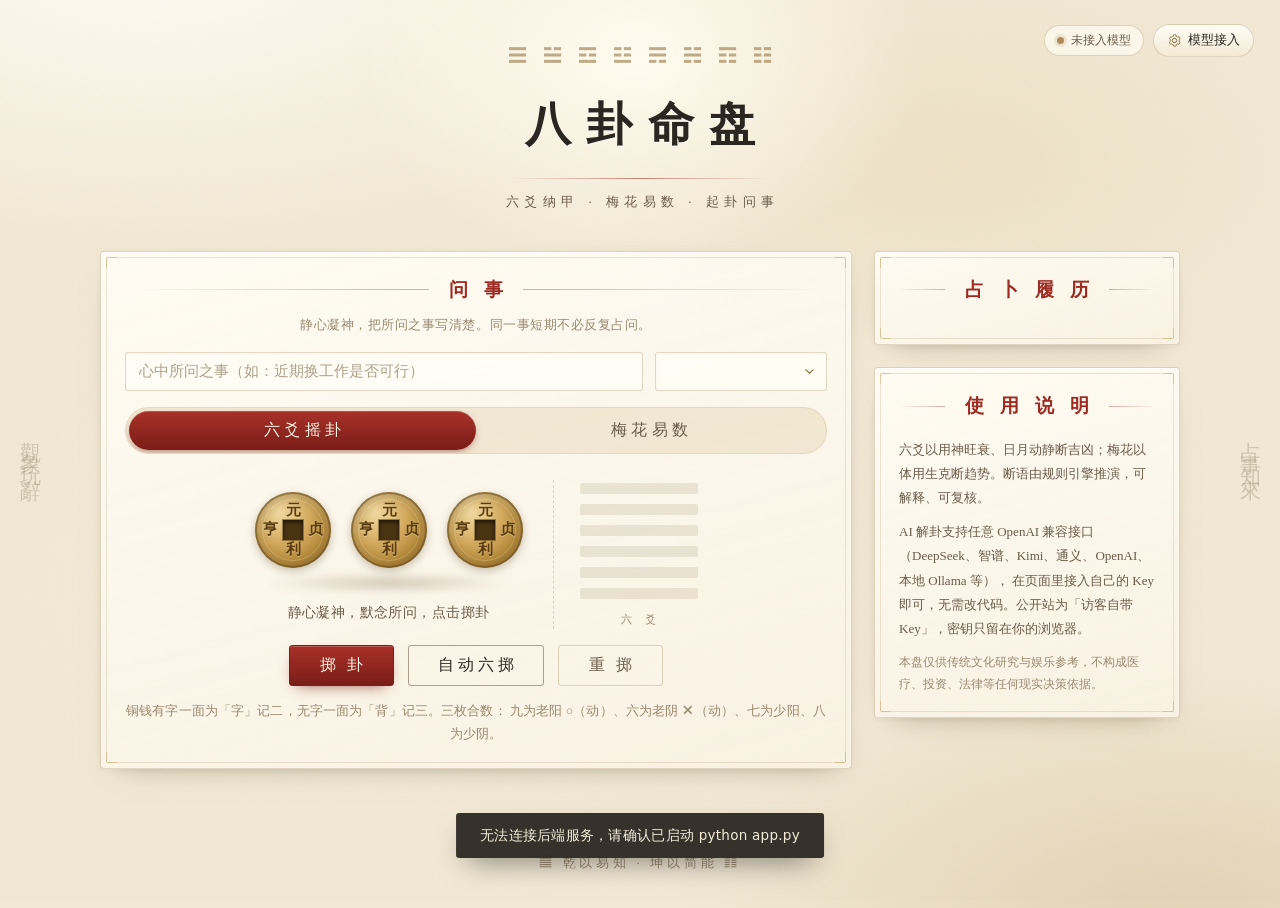
==== commit a5c3b989: "feat: 公开部署改为访客自带 Key（BYOK），补齐 SSRF 防护与限流 - 新增 byok_config()：校验访客传来的 base_url/api_key/model，生成一次性配置，不" ====
--- a/frontend/index.html
+++ b/frontend/index.html
@@ -133,8 +133,8 @@
       <h2 class="card-title"><span>使 用 说 明</span></h2>
       <div class="about-body">
         <p>六爻以用神旺衰、日月动静断吉凶；梅花以体用生克断趋势。断语由规则引擎推演，可解释、可复核。</p>
-        <p>AI 解卦支持任意 OpenAI 兼容接口（DeepSeek、智谱、Kimi、通义、OpenAI、本地 Ollama 等）。
-          点击右上角「模型接入」填写地址与 Key 即可，无需改代码。</p>
+        <p>AI 解卦支持任意 OpenAI 兼容接口（DeepSeek、智谱、Kimi、通义、OpenAI、本地 Ollama 等），
+          在页面里接入自己的 Key 即可，无需改代码。公开站为「访客自带 Key」，密钥只留在你的浏览器。</p>
         <p class="disclaimer">本盘仅供传统文化研究与娱乐参考，不构成医疗、投资、法律等任何现实决策依据。</p>
       </div>
     </div>
